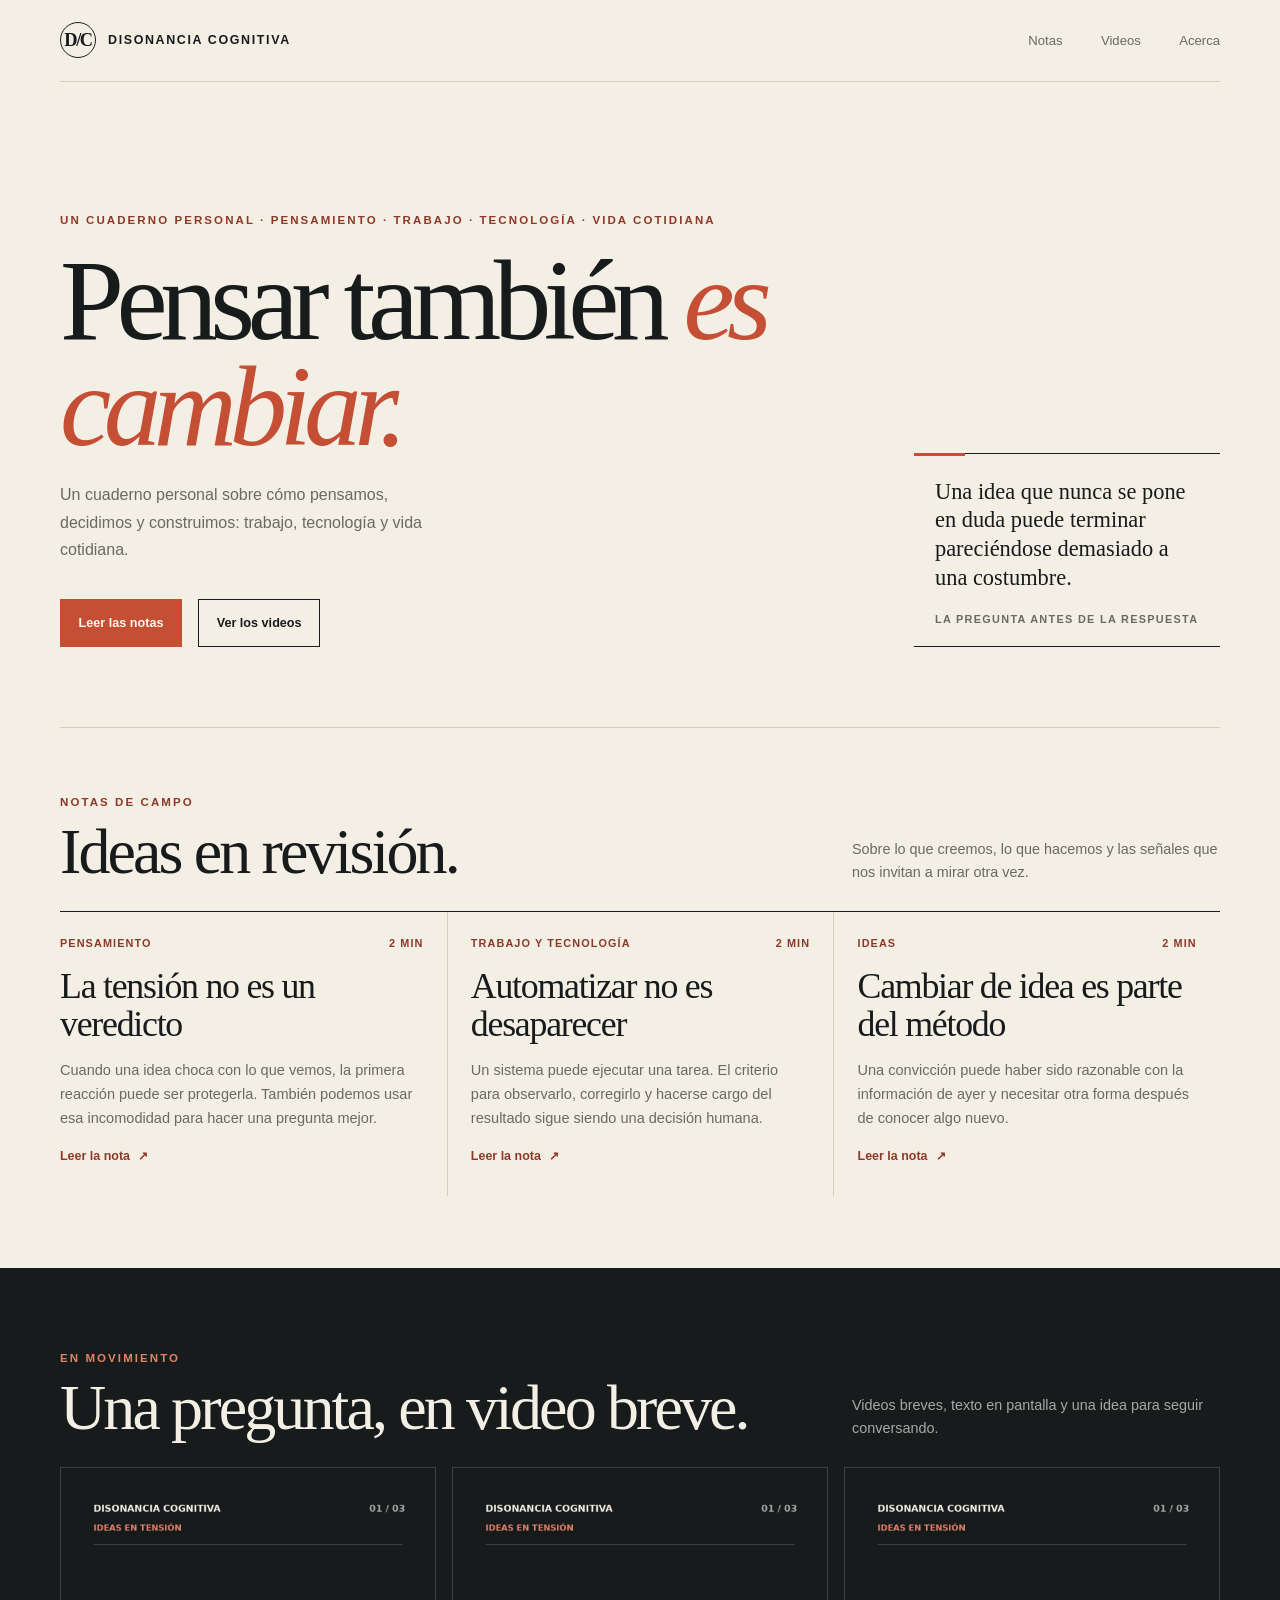
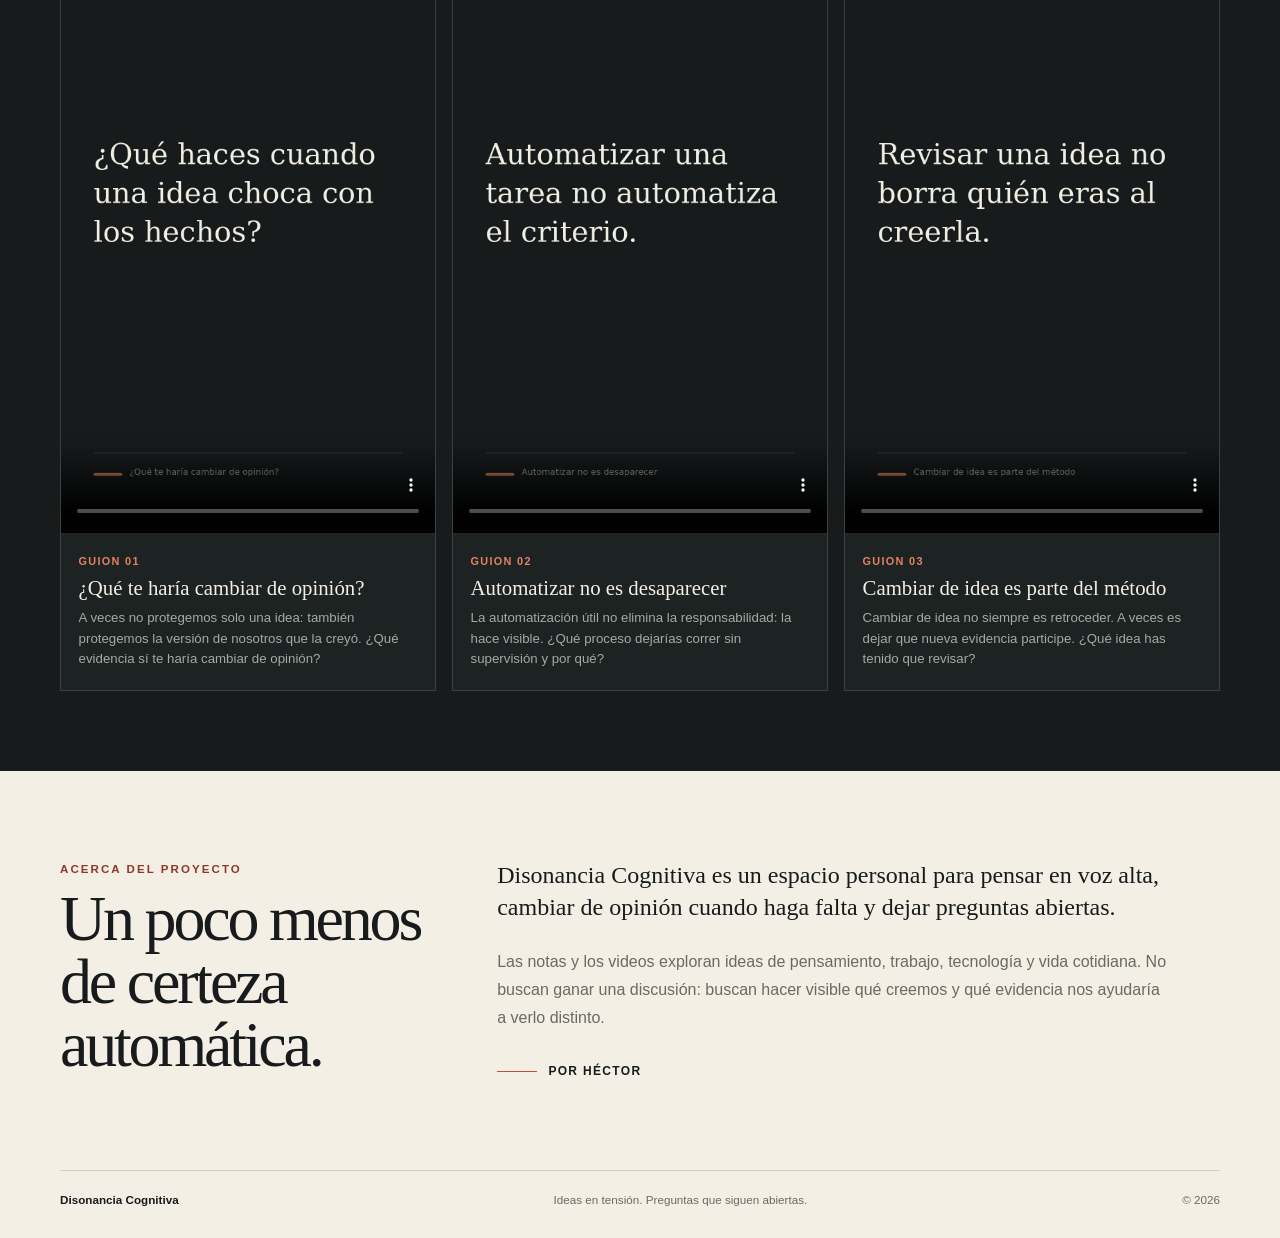
==== docs/index.html @ 1fb79d36 "feat: create Disonancia Cognitiva blog" ====
<!doctype html>
<html lang="es-MX">
<head>
  <meta charset="utf-8">
  <meta name="viewport" content="width=device-width, initial-scale=1">
  <meta name="theme-color" content="#f3efe5">
  <meta name="description" content="Un cuaderno personal sobre cómo pensamos, decidimos y construimos: trabajo, tecnología y vida cotidiana.">
  <link rel="canonical" href="https://hectoropenclaw.github.io/disonancia-cognitiva/">
  <link rel="alternate" type="application/rss+xml" title="Disonancia Cognitiva" href="feed.xml">
  <link rel="stylesheet" href="assets/styles.css">
  <meta property="og:type" content="website">
  <meta property="og:title" content="Disonancia Cognitiva — Ideas en tensión. Preguntas que siguen abiertas.">
  <meta property="og:description" content="Un cuaderno personal sobre cómo pensamos, decidimos y construimos: trabajo, tecnología y vida cotidiana.">
  <meta property="og:url" content="https://hectoropenclaw.github.io/disonancia-cognitiva/">
  <meta property="og:image" content="https://hectoropenclaw.github.io/disonancia-cognitiva/assets/og.png">
  <meta name="twitter:card" content="summary_large_image">
  <meta name="twitter:title" content="Disonancia Cognitiva — Ideas en tensión. Preguntas que siguen abiertas.">
  <meta name="twitter:description" content="Un cuaderno personal sobre cómo pensamos, decidimos y construimos: trabajo, tecnología y vida cotidiana.">
  <meta name="twitter:image" content="https://hectoropenclaw.github.io/disonancia-cognitiva/assets/og.png">
  <title>Disonancia Cognitiva — Ideas en tensión. Preguntas que siguen abiertas.</title>
</head>
<body>
  <a class="skip-link" href="#contenido">Saltar al contenido</a>
  <header class="shell topbar">
    <a class="brand" href="#inicio" aria-label="Disonancia Cognitiva, inicio">
      <span class="brand-mark" aria-hidden="true">D/C</span><span>Disonancia Cognitiva</span>
    </a>
    <nav class="nav" aria-label="Navegación principal">
      <a href="#notas">Notas</a><a href="#videos">Videos</a><a href="#acerca">Acerca</a>
    </nav>
  </header>
  <main id="contenido">
    <section class="shell hero" id="inicio">
      <div>
        <span class="kicker">Un cuaderno personal · Pensamiento · Trabajo · Tecnología · Vida cotidiana</span>
        <h1>Pensar también <em>es cambiar.</em></h1>
        <p class="hero-copy">Un cuaderno personal sobre cómo pensamos, decidimos y construimos: trabajo, tecnología y vida cotidiana.</p>
        <div class="hero-actions">
          <a class="button primary" href="#notas">Leer las notas</a>
          <a class="button" href="#videos">Ver los videos</a>
        </div>
      </div>
      <aside class="hero-note">
        <p>Una idea que nunca se pone en duda puede terminar pareciéndose demasiado a una costumbre.</p>
        <span>La pregunta antes de la respuesta</span>
      </aside>
    </section>

    <div class="shell rule"></div>
    <section class="shell" id="notas" aria-labelledby="notes-title">
      <div class="section-head">
        <div><span class="section-kicker">Notas de campo</span><h2 id="notes-title">Ideas en revisión.</h2></div>
        <p>Sobre lo que creemos, lo que hacemos y las señales que nos invitan a mirar otra vez.</p>
      </div>
      <div class="articles"><article class="article" id="la-tension-no-es-un-veredicto">
      <div class="article-meta"><span>Pensamiento</span><span>2 min</span></div>
      <h3>La tensión no es un veredicto</h3>
      <p class="excerpt">Cuando una idea choca con lo que vemos, la primera reacción puede ser protegerla. También podemos usar esa incomodidad para hacer una pregunta mejor.</p>
      <a class="read-link" href="posts/la-tension-no-es-un-veredicto.html">Leer la nota <span aria-hidden="true">↗</span></a>
    </article>
<article class="article" id="automatizar-no-es-desaparecer">
      <div class="article-meta"><span>Trabajo y tecnología</span><span>2 min</span></div>
      <h3>Automatizar no es desaparecer</h3>
      <p class="excerpt">Un sistema puede ejecutar una tarea. El criterio para observarlo, corregirlo y hacerse cargo del resultado sigue siendo una decisión humana.</p>
      <a class="read-link" href="posts/automatizar-no-es-desaparecer.html">Leer la nota <span aria-hidden="true">↗</span></a>
    </article>
<article class="article" id="cambiar-de-idea-es-parte-del-metodo">
      <div class="article-meta"><span>Ideas</span><span>2 min</span></div>
      <h3>Cambiar de idea es parte del método</h3>
      <p class="excerpt">Una convicción puede haber sido razonable con la información de ayer y necesitar otra forma después de conocer algo nuevo.</p>
      <a class="read-link" href="posts/cambiar-de-idea-es-parte-del-metodo.html">Leer la nota <span aria-hidden="true">↗</span></a>
    </article></div>
    </section>

    <section class="reels-band" id="videos" aria-labelledby="videos-title">
      <div class="shell">
        <div class="section-head">
          <div><span class="section-kicker">En movimiento</span><h2 id="videos-title">Una pregunta, en video breve.</h2></div>
          <p>Videos breves, texto en pantalla y una idea para seguir conversando.</p>
        </div>
        <div class="reel-grid"><article class="reel">
      <video controls playsinline preload="none" poster="reels/01-la-tension.jpg" aria-label="Video: ¿Qué te haría cambiar de opinión?">
        <source src="reels/01-la-tension.mp4" type="video/mp4">
        Tu navegador no puede reproducir este video.
      </video>
      <div class="reel-copy"><span>Guion 01</span><h3>¿Qué te haría cambiar de opinión?</h3>
      <p>A veces no protegemos solo una idea: también protegemos la versión de nosotros que la creyó. ¿Qué evidencia sí te haría cambiar de opinión?</p></div>
    </article>
<article class="reel">
      <video controls playsinline preload="none" poster="reels/02-automatizar.jpg" aria-label="Video: Automatizar no es desaparecer">
        <source src="reels/02-automatizar.mp4" type="video/mp4">
        Tu navegador no puede reproducir este video.
      </video>
      <div class="reel-copy"><span>Guion 02</span><h3>Automatizar no es desaparecer</h3>
      <p>La automatización útil no elimina la responsabilidad: la hace visible. ¿Qué proceso dejarías correr sin supervisión y por qué?</p></div>
    </article>
<article class="reel">
      <video controls playsinline preload="none" poster="reels/03-cambiar.jpg" aria-label="Video: Cambiar de idea es parte del método">
        <source src="reels/03-cambiar.mp4" type="video/mp4">
        Tu navegador no puede reproducir este video.
      </video>
      <div class="reel-copy"><span>Guion 03</span><h3>Cambiar de idea es parte del método</h3>
      <p>Cambiar de idea no siempre es retroceder. A veces es dejar que nueva evidencia participe. ¿Qué idea has tenido que revisar?</p></div>
    </article></div>
      </div>
    </section>

    <section class="shell about" id="acerca">
      <div><span class="section-kicker">Acerca del proyecto</span><h2>Un poco menos de certeza automática.</h2></div>
      <div class="about-copy">
        <p>Disonancia Cognitiva es un espacio personal para pensar en voz alta, cambiar de opinión cuando haga falta y dejar preguntas abiertas.</p>
        <p>Las notas y los videos exploran ideas de pensamiento, trabajo, tecnología y vida cotidiana. No buscan ganar una discusión: buscan hacer visible qué creemos y qué evidencia nos ayudaría a verlo distinto.</p>
        <span class="about-byline">Por Héctor</span>
      </div>
    </section>
  </main>
  <footer class="shell footer"><strong>Disonancia Cognitiva</strong><span>Ideas en tensión. Preguntas que siguen abiertas.</span><span>© 2026</span></footer>
</body>
</html>
---- docs/assets/styles.css ----
:root {
  color-scheme: light;
  --paper: #f3efe5;
  --paper-deep: #e8e1d4;
  --ink: #181b1c;
  --muted: #696a64;
  --line: #d5cdbd;
  --accent: #c54f35;
  --accent-deep: #8d3928;
  --dark: #171b1c;
  --dark-muted: #a6aaa3;
  --display: Georgia, "Times New Roman", serif;
  --body: "Helvetica Neue", Arial, sans-serif;
}
* { box-sizing: border-box; }
html { scroll-behavior: smooth; }
body { margin: 0; background: var(--paper); color: var(--ink); font-family: var(--body); }
a { color: inherit; }
a:focus-visible, button:focus-visible { outline: 3px solid var(--accent); outline-offset: 4px; }
.skip-link { position: absolute; top: -5rem; left: 1rem; z-index: 5; padding: .7rem 1rem; background: var(--paper); }
.skip-link:focus { top: 1rem; }
.shell { width: min(1160px, calc(100% - 3rem)); margin-inline: auto; }
.topbar { display: flex; align-items: center; justify-content: space-between; gap: 2rem; padding: 1.4rem 0; border-bottom: 1px solid var(--line); }
.brand { display: flex; align-items: center; gap: .75rem; text-decoration: none; font-size: .78rem; font-weight: 800; letter-spacing: .13em; text-transform: uppercase; }
.brand-mark { display: grid; width: 2.25rem; aspect-ratio: 1; place-items: center; border: 1px solid var(--ink); border-radius: 50%; font-family: var(--display); font-size: 1.15rem; letter-spacing: -.08em; }
.nav { display: flex; gap: clamp(1rem, 3vw, 2.4rem); font-size: .82rem; }
.nav a { text-decoration: none; color: var(--muted); }
.nav a:hover { color: var(--accent-deep); }
.hero { display: grid; grid-template-columns: minmax(0, 1.45fr) minmax(220px, .55fr); align-items: end; gap: 3rem; padding: clamp(4rem, 10vw, 8.5rem) 0 5rem; }
.kicker, .section-kicker { color: var(--accent-deep); font-size: .72rem; font-weight: 800; letter-spacing: .18em; text-transform: uppercase; }
.hero h1 { max-width: 850px; margin: 1.2rem 0 1.4rem; font: 400 clamp(3.5rem, 9vw, 7.7rem)/.92 var(--display); letter-spacing: -.065em; }
.hero h1 em { color: var(--accent); font-weight: 400; }
.hero-copy { max-width: 25rem; padding-bottom: .45rem; color: var(--muted); font-size: 1rem; line-height: 1.7; }
.hero-actions { display: flex; flex-wrap: wrap; align-items: center; gap: 1rem; margin-top: 1.8rem; }
.button { display: inline-flex; min-height: 3rem; align-items: center; justify-content: center; padding: .8rem 1.1rem; border: 1px solid var(--ink); text-decoration: none; font-size: .79rem; font-weight: 750; transition: background .18s, color .18s, transform .18s; }
.button:hover { transform: translateY(-2px); background: var(--ink); color: var(--paper); }
.button.primary { border-color: var(--accent); background: var(--accent); color: #fff9ef; }
.button.primary:hover { border-color: var(--accent-deep); background: var(--accent-deep); }
.hero-note { position: relative; padding: 1.5rem 1.3rem 1.3rem; border-top: 1px solid var(--ink); border-bottom: 1px solid var(--ink); }
.hero-note::before { position: absolute; top: -1px; left: 0; width: 3.2rem; border-top: 3px solid var(--accent); content: ""; }
.hero-note p { margin: 0; font: 1.4rem/1.28 var(--display); }
.hero-note span { display: block; margin-top: 1.3rem; color: var(--muted); font-size: .68rem; font-weight: 700; letter-spacing: .12em; text-transform: uppercase; }
.rule { height: 1px; background: var(--line); }
.section-head { display: flex; align-items: end; justify-content: space-between; gap: 2rem; padding: 4rem 0 1.7rem; }
.section-head h2 { margin: .65rem 0 0; font: 400 clamp(2.4rem, 5vw, 4rem)/1 var(--display); letter-spacing: -.045em; }
.section-head p { max-width: 23rem; margin: 0; color: var(--muted); font-size: .9rem; line-height: 1.6; }
.articles { display: grid; grid-template-columns: repeat(3, minmax(0, 1fr)); border-top: 1px solid var(--ink); }
.article { padding: 1.55rem 1.45rem 2rem 0; }
.article + .article { padding-left: 1.45rem; border-left: 1px solid var(--line); }
.article-meta { display: flex; justify-content: space-between; gap: .8rem; color: var(--accent-deep); font-size: .68rem; font-weight: 800; letter-spacing: .1em; text-transform: uppercase; }
.article h3 { margin: 1.2rem 0 .8rem; font: 400 clamp(1.65rem, 2.8vw, 2.35rem)/1.05 var(--display); letter-spacing: -.035em; }
.article .excerpt { color: var(--muted); font-size: .91rem; line-height: 1.65; }
.article details { margin-top: 1.1rem; }
.article summary { color: var(--accent-deep); cursor: pointer; font-size: .78rem; font-weight: 800; }
.article-body { padding-top: .5rem; font: 1rem/1.75 var(--display); }
.article-body p { margin: .9rem 0; }
.reels-band { margin-top: 4.5rem; padding: 1rem 0 5rem; background: var(--dark); color: var(--paper); }
.reels-band .section-head { align-items: end; }
.reels-band .section-kicker { color: #e38366; }
.reels-band .section-head p { color: var(--dark-muted); }
.reel-grid { display: grid; grid-template-columns: repeat(3, minmax(0, 1fr)); gap: 1rem; }
.reel { overflow: hidden; border: 1px solid #3b4140; background: #1d2222; }
.reel video { display: block; width: 100%; aspect-ratio: 9/16; object-fit: cover; background: #101314; }
.reel-copy { padding: 1.1rem 1.1rem 1.25rem; }
.reel-copy span { color: #e38366; font-size: .68rem; font-weight: 800; letter-spacing: .12em; text-transform: uppercase; }
.reel-copy h3 { margin: .55rem 0 .5rem; font: 1.3rem/1.1 var(--display); }
.reel-copy p { margin: 0; color: var(--dark-muted); font-size: .83rem; line-height: 1.55; }
.about { display: grid; grid-template-columns: .7fr 1.3fr; gap: 3rem; padding: 5.5rem 0; }
.about h2 { margin: .7rem 0 0; font: 400 clamp(2.4rem, 5vw, 4.5rem)/.98 var(--display); letter-spacing: -.05em; }
.about-copy { max-width: 42rem; color: var(--muted); font-size: 1rem; line-height: 1.75; }
.about-copy p:first-child { margin-top: 0; color: var(--ink); font: 1.5rem/1.35 var(--display); }
.about-byline { display: inline-flex; align-items: center; gap: .7rem; margin-top: .8rem; color: var(--ink); font-size: .75rem; font-weight: 800; letter-spacing: .11em; text-transform: uppercase; }
.about-byline::before { width: 2.5rem; height: 1px; background: var(--accent); content: ""; }
.footer { display: flex; justify-content: space-between; gap: 2rem; padding: 1.4rem 0 2rem; border-top: 1px solid var(--line); color: var(--muted); font-size: .73rem; }
.footer strong { color: var(--ink); }
@media (max-width: 760px) {
  .shell { width: min(100% - 2rem, 620px); }
  .topbar { align-items: flex-start; }
  .nav { gap: 1rem; font-size: .75rem; }
  .hero { grid-template-columns: 1fr; gap: 2rem; padding: 4.5rem 0 3.5rem; }
  .hero h1 { max-width: 620px; font-size: clamp(3.6rem, 16vw, 6.4rem); }
  .hero-note { max-width: 26rem; }
  .section-head { align-items: flex-start; flex-direction: column; gap: .8rem; padding-top: 3rem; }
  .articles { grid-template-columns: 1fr; }
  .article, .article + .article { padding: 1.4rem 0 1.8rem; border-left: 0; }
  .article + .article { border-top: 1px solid var(--line); }
  .article h3 { max-width: 28rem; font-size: 2rem; }
  .reel-grid { grid-template-columns: 1fr; }
  .reel { display: grid; grid-template-columns: minmax(115px, .45fr) 1fr; align-items: center; }
  .reel video { max-height: 275px; }
  .about { grid-template-columns: 1fr; gap: 1.2rem; padding: 4rem 0; }
  .about h2 { max-width: 25rem; }
}
@media (max-width: 440px) {
  .shell { width: calc(100% - 1.4rem); }
  .brand { font-size: .65rem; gap: .5rem; letter-spacing: .08em; }
  .brand-mark { width: 2rem; }
  .nav { gap: .7rem; }
  .nav a { font-size: .68rem; }
  .footer { flex-direction: column; gap: .5rem; }
}
@media (prefers-reduced-motion: reduce) {
  html { scroll-behavior: auto; }
  *, *::before, *::after { transition-duration: .01ms !important; }
}
.read-link { display: inline-flex; gap: .5rem; align-items: center; margin-top: .2rem; color: var(--accent-deep); font-size: .78rem; font-weight: 800; text-decoration: none; }
.read-link:hover { text-decoration: underline; text-underline-offset: .2em; }
.post-layout { max-width: 790px; padding-top: 2rem; padding-bottom: 5rem; }
.post-back { display: inline-block; margin: 1rem 0 3.5rem; color: var(--muted); font-size: .8rem; text-decoration: none; }
.post-back:hover { color: var(--accent-deep); }
.post { padding-bottom: 3.5rem; }
.post h1 { margin: 1.2rem 0 1.2rem; font: 400 clamp(3rem, 8vw, 6.7rem)/.96 var(--display); letter-spacing: -.055em; }
.post-excerpt { max-width: 690px; margin: 0; color: var(--muted); font: 1.35rem/1.5 var(--display); }
.post-byline { margin: 1.8rem 0 2.5rem; padding-top: 1rem; border-top: 1px solid var(--line); color: var(--accent-deep); font-size: .72rem; font-weight: 800; letter-spacing: .12em; text-transform: uppercase; }
.post-body { color: #303231; font: 1.25rem/1.8 var(--display); }
.post-body p { margin: 0 0 1.35rem; }
.post-end { display: flex; flex-wrap: wrap; justify-content: space-between; gap: 1rem; padding-top: 1.3rem; border-top: 1px solid var(--line); font-size: .8rem; }
.post-end span { color: var(--muted); font-weight: 800; letter-spacing: .08em; text-transform: uppercase; }
.post-end a { color: var(--accent-deep); font-weight: 750; text-decoration: none; }
.post-end a:hover { text-decoration: underline; }
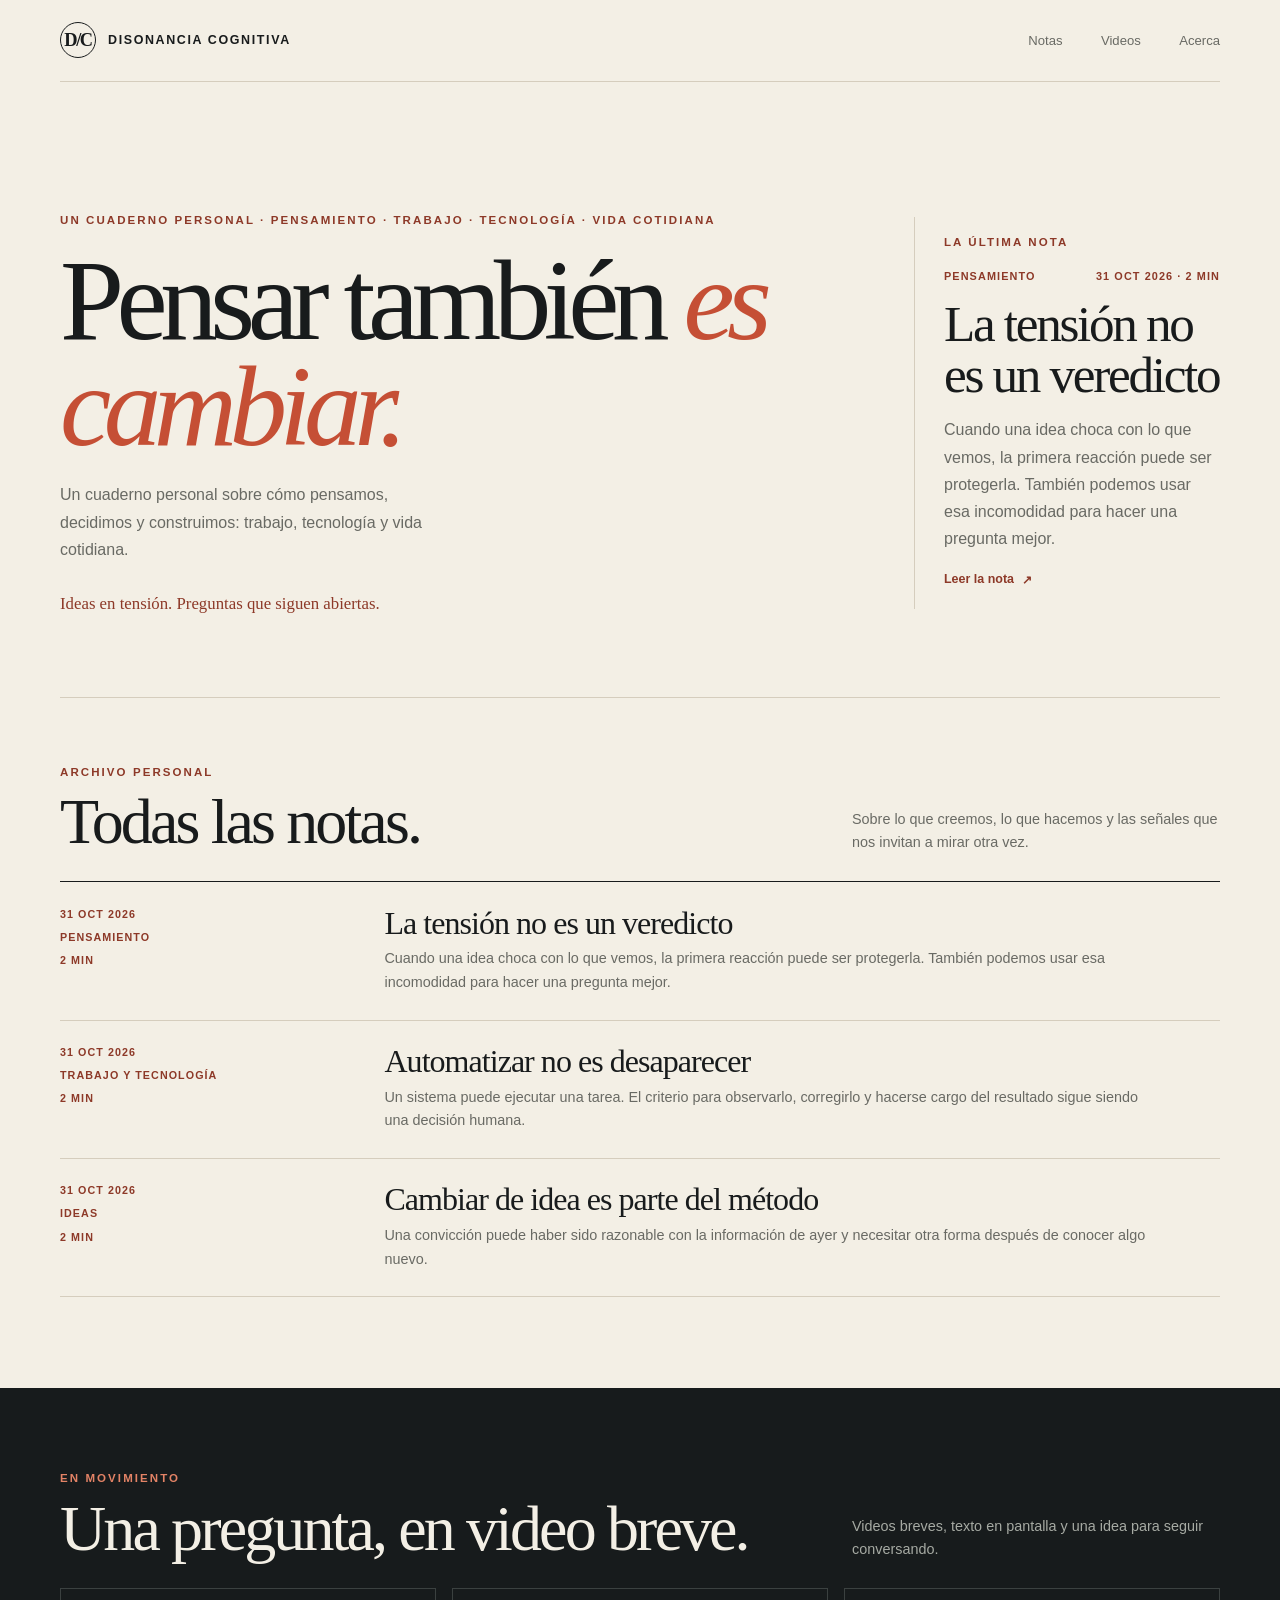
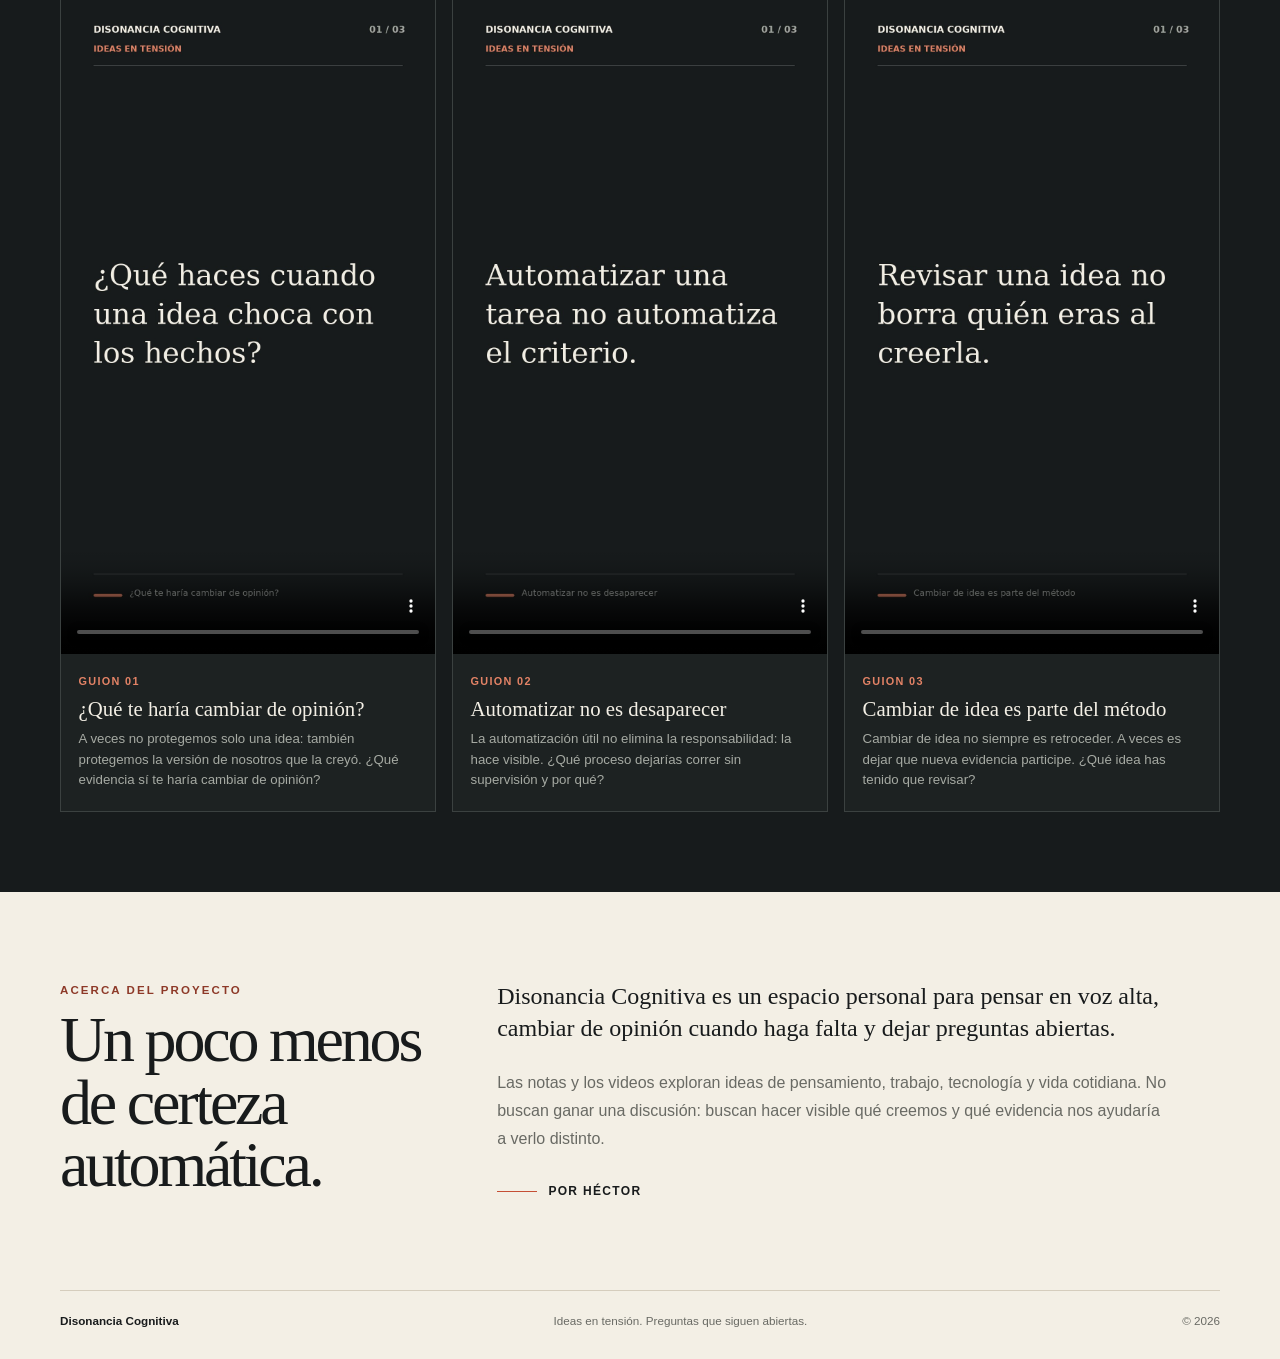
==== commit a86dc15c: "feat: adopt proven editorial blog format" ====
--- a/docs/index.html
+++ b/docs/index.html
@@ -35,40 +35,37 @@
         <span class="kicker">Un cuaderno personal · Pensamiento · Trabajo · Tecnología · Vida cotidiana</span>
         <h1>Pensar también <em>es cambiar.</em></h1>
         <p class="hero-copy">Un cuaderno personal sobre cómo pensamos, decidimos y construimos: trabajo, tecnología y vida cotidiana.</p>
-        <div class="hero-actions">
-          <a class="button primary" href="#notas">Leer las notas</a>
-          <a class="button" href="#videos">Ver los videos</a>
-        </div>
+        <p class="hero-tagline">Ideas en tensión. Preguntas que siguen abiertas.</p>
       </div>
-      <aside class="hero-note">
-        <p>Una idea que nunca se pone en duda puede terminar pareciéndose demasiado a una costumbre.</p>
-        <span>La pregunta antes de la respuesta</span>
-      </aside>
+      <article class="featured-post" aria-labelledby="latest-title">
+        <span class="section-kicker">La última nota</span>
+        <div class="article-meta"><span>Pensamiento</span><span>31 oct 2026 · 2 min</span></div>
+        <h2 id="latest-title"><a href="posts/la-tension-no-es-un-veredicto.html">La tensión no es un veredicto</a></h2>
+        <p class="excerpt">Cuando una idea choca con lo que vemos, la primera reacción puede ser protegerla. También podemos usar esa incomodidad para hacer una pregunta mejor.</p>
+        <a class="read-link" href="posts/la-tension-no-es-un-veredicto.html">Leer la nota <span aria-hidden="true">↗</span></a>
+      </article>
     </section>
 
     <div class="shell rule"></div>
-    <section class="shell" id="notas" aria-labelledby="notes-title">
+    <section class="shell archive-section" id="notas" aria-labelledby="notes-title">
       <div class="section-head">
-        <div><span class="section-kicker">Notas de campo</span><h2 id="notes-title">Ideas en revisión.</h2></div>
+        <div><span class="section-kicker">Archivo personal</span><h2 id="notes-title">Todas las notas.</h2></div>
         <p>Sobre lo que creemos, lo que hacemos y las señales que nos invitan a mirar otra vez.</p>
       </div>
-      <div class="articles"><article class="article" id="la-tension-no-es-un-veredicto">
-      <div class="article-meta"><span>Pensamiento</span><span>2 min</span></div>
-      <h3>La tensión no es un veredicto</h3>
-      <p class="excerpt">Cuando una idea choca con lo que vemos, la primera reacción puede ser protegerla. También podemos usar esa incomodidad para hacer una pregunta mejor.</p>
-      <a class="read-link" href="posts/la-tension-no-es-un-veredicto.html">Leer la nota <span aria-hidden="true">↗</span></a>
+      <div class="archive-list"><article class="archive-item" id="la-tension-no-es-un-veredicto">
+      <div class="archive-meta"><span>31 oct 2026</span><span>Pensamiento</span><span>2 min</span></div>
+      <div class="archive-copy"><h3><a href="posts/la-tension-no-es-un-veredicto.html">La tensión no es un veredicto</a></h3>
+      <p class="excerpt">Cuando una idea choca con lo que vemos, la primera reacción puede ser protegerla. También podemos usar esa incomodidad para hacer una pregunta mejor.</p></div>
     </article>
-<article class="article" id="automatizar-no-es-desaparecer">
-      <div class="article-meta"><span>Trabajo y tecnología</span><span>2 min</span></div>
-      <h3>Automatizar no es desaparecer</h3>
-      <p class="excerpt">Un sistema puede ejecutar una tarea. El criterio para observarlo, corregirlo y hacerse cargo del resultado sigue siendo una decisión humana.</p>
-      <a class="read-link" href="posts/automatizar-no-es-desaparecer.html">Leer la nota <span aria-hidden="true">↗</span></a>
+<article class="archive-item" id="automatizar-no-es-desaparecer">
+      <div class="archive-meta"><span>31 oct 2026</span><span>Trabajo y tecnología</span><span>2 min</span></div>
+      <div class="archive-copy"><h3><a href="posts/automatizar-no-es-desaparecer.html">Automatizar no es desaparecer</a></h3>
+      <p class="excerpt">Un sistema puede ejecutar una tarea. El criterio para observarlo, corregirlo y hacerse cargo del resultado sigue siendo una decisión humana.</p></div>
     </article>
-<article class="article" id="cambiar-de-idea-es-parte-del-metodo">
-      <div class="article-meta"><span>Ideas</span><span>2 min</span></div>
-      <h3>Cambiar de idea es parte del método</h3>
-      <p class="excerpt">Una convicción puede haber sido razonable con la información de ayer y necesitar otra forma después de conocer algo nuevo.</p>
-      <a class="read-link" href="posts/cambiar-de-idea-es-parte-del-metodo.html">Leer la nota <span aria-hidden="true">↗</span></a>
+<article class="archive-item" id="cambiar-de-idea-es-parte-del-metodo">
+      <div class="archive-meta"><span>31 oct 2026</span><span>Ideas</span><span>2 min</span></div>
+      <div class="archive-copy"><h3><a href="posts/cambiar-de-idea-es-parte-del-metodo.html">Cambiar de idea es parte del método</a></h3>
+      <p class="excerpt">Una convicción puede haber sido razonable con la información de ayer y necesitar otra forma después de conocer algo nuevo.</p></div>
     </article></div>
     </section>
 
--- a/docs/assets/styles.css
+++ b/docs/assets/styles.css
@@ -31,29 +31,26 @@
 .hero h1 { max-width: 850px; margin: 1.2rem 0 1.4rem; font: 400 clamp(3.5rem, 9vw, 7.7rem)/.92 var(--display); letter-spacing: -.065em; }
 .hero h1 em { color: var(--accent); font-weight: 400; }
 .hero-copy { max-width: 25rem; padding-bottom: .45rem; color: var(--muted); font-size: 1rem; line-height: 1.7; }
-.hero-actions { display: flex; flex-wrap: wrap; align-items: center; gap: 1rem; margin-top: 1.8rem; }
-.button { display: inline-flex; min-height: 3rem; align-items: center; justify-content: center; padding: .8rem 1.1rem; border: 1px solid var(--ink); text-decoration: none; font-size: .79rem; font-weight: 750; transition: background .18s, color .18s, transform .18s; }
-.button:hover { transform: translateY(-2px); background: var(--ink); color: var(--paper); }
-.button.primary { border-color: var(--accent); background: var(--accent); color: #fff9ef; }
-.button.primary:hover { border-color: var(--accent-deep); background: var(--accent-deep); }
-.hero-note { position: relative; padding: 1.5rem 1.3rem 1.3rem; border-top: 1px solid var(--ink); border-bottom: 1px solid var(--ink); }
-.hero-note::before { position: absolute; top: -1px; left: 0; width: 3.2rem; border-top: 3px solid var(--accent); content: ""; }
-.hero-note p { margin: 0; font: 1.4rem/1.28 var(--display); }
-.hero-note span { display: block; margin-top: 1.3rem; color: var(--muted); font-size: .68rem; font-weight: 700; letter-spacing: .12em; text-transform: uppercase; }
+.hero-tagline { margin: 1.4rem 0 0; color: var(--accent-deep); font: 1.05rem/1.45 var(--display); }
+.featured-post { align-self: center; padding: 1.2rem 0 1.4rem 1.8rem; border-left: 1px solid var(--line); }
+.featured-post .section-kicker { display: block; margin-bottom: 1.35rem; }
+.featured-post h2 { margin: 1rem 0 .8rem; font: 400 clamp(2rem, 4vw, 3.5rem)/1 var(--display); letter-spacing: -.045em; }
+.featured-post h2 a { text-decoration: none; }
+.featured-post h2 a:hover { color: var(--accent-deep); }
+.featured-post .excerpt { max-width: 38rem; color: var(--muted); font-size: 1rem; line-height: 1.7; }
 .rule { height: 1px; background: var(--line); }
 .section-head { display: flex; align-items: end; justify-content: space-between; gap: 2rem; padding: 4rem 0 1.7rem; }
 .section-head h2 { margin: .65rem 0 0; font: 400 clamp(2.4rem, 5vw, 4rem)/1 var(--display); letter-spacing: -.045em; }
 .section-head p { max-width: 23rem; margin: 0; color: var(--muted); font-size: .9rem; line-height: 1.6; }
-.articles { display: grid; grid-template-columns: repeat(3, minmax(0, 1fr)); border-top: 1px solid var(--ink); }
-.article { padding: 1.55rem 1.45rem 2rem 0; }
-.article + .article { padding-left: 1.45rem; border-left: 1px solid var(--line); }
 .article-meta { display: flex; justify-content: space-between; gap: .8rem; color: var(--accent-deep); font-size: .68rem; font-weight: 800; letter-spacing: .1em; text-transform: uppercase; }
-.article h3 { margin: 1.2rem 0 .8rem; font: 400 clamp(1.65rem, 2.8vw, 2.35rem)/1.05 var(--display); letter-spacing: -.035em; }
-.article .excerpt { color: var(--muted); font-size: .91rem; line-height: 1.65; }
-.article details { margin-top: 1.1rem; }
-.article summary { color: var(--accent-deep); cursor: pointer; font-size: .78rem; font-weight: 800; }
-.article-body { padding-top: .5rem; font: 1rem/1.75 var(--display); }
-.article-body p { margin: .9rem 0; }
+.archive-section { padding-bottom: 1.2rem; }
+.archive-list { border-top: 1px solid var(--ink); }
+.archive-item { display: grid; grid-template-columns: minmax(9rem, .35fr) minmax(0, 1fr); gap: 2rem; padding: 1.45rem 0 1.55rem; border-bottom: 1px solid var(--line); }
+.archive-meta { display: flex; flex-direction: column; gap: .45rem; color: var(--accent-deep); font-size: .67rem; font-weight: 800; letter-spacing: .1em; line-height: 1.5; text-transform: uppercase; }
+.archive-copy h3 { margin: 0 0 .45rem; font: 400 clamp(1.45rem, 2.5vw, 2.15rem)/1.08 var(--display); letter-spacing: -.03em; }
+.archive-copy h3 a { text-decoration: none; }
+.archive-copy h3 a:hover { color: var(--accent-deep); }
+.archive-copy .excerpt { max-width: 48rem; margin: 0; color: var(--muted); font-size: .9rem; line-height: 1.65; }
 .reels-band { margin-top: 4.5rem; padding: 1rem 0 5rem; background: var(--dark); color: var(--paper); }
 .reels-band .section-head { align-items: end; }
 .reels-band .section-kicker { color: #e38366; }
@@ -79,17 +76,16 @@
   .nav { gap: 1rem; font-size: .75rem; }
   .hero { grid-template-columns: 1fr; gap: 2rem; padding: 4.5rem 0 3.5rem; }
   .hero h1 { max-width: 620px; font-size: clamp(3.6rem, 16vw, 6.4rem); }
-  .hero-note { max-width: 26rem; }
   .section-head { align-items: flex-start; flex-direction: column; gap: .8rem; padding-top: 3rem; }
-  .articles { grid-template-columns: 1fr; }
-  .article, .article + .article { padding: 1.4rem 0 1.8rem; border-left: 0; }
-  .article + .article { border-top: 1px solid var(--line); }
-  .article h3 { max-width: 28rem; font-size: 2rem; }
+  .archive-item { grid-template-columns: 1fr; gap: .75rem; }
+  .archive-meta { flex-direction: row; flex-wrap: wrap; }
   .reel-grid { grid-template-columns: 1fr; }
   .reel { display: grid; grid-template-columns: minmax(115px, .45fr) 1fr; align-items: center; }
   .reel video { max-height: 275px; }
   .about { grid-template-columns: 1fr; gap: 1.2rem; padding: 4rem 0; }
   .about h2 { max-width: 25rem; }
+  .featured-post { padding-left: 1rem; }
+  .related-list { grid-template-columns: 1fr; }
 }
 @media (max-width: 440px) {
   .shell { width: calc(100% - 1.4rem); }
@@ -118,3 +114,10 @@
 .post-end span { color: var(--muted); font-weight: 800; letter-spacing: .08em; text-transform: uppercase; }
 .post-end a { color: var(--accent-deep); font-weight: 750; text-decoration: none; }
 .post-end a:hover { text-decoration: underline; }
+.more-reading { padding: 1.4rem 0 2rem; border-top: 1px solid var(--line); }
+.more-reading h2 { margin: 0 0 1rem; font: 400 1.8rem/1.1 var(--display); }
+.related-list { display: grid; grid-template-columns: repeat(2, minmax(0, 1fr)); gap: 1rem; }
+.related-item { display: flex; flex-direction: column; gap: .55rem; padding: 1rem; border: 1px solid var(--line); text-decoration: none; }
+.related-item span { color: var(--accent-deep); font-size: .66rem; font-weight: 800; letter-spacing: .1em; text-transform: uppercase; }
+.related-item strong { font: 400 1.25rem/1.2 var(--display); }
+.related-item:hover { border-color: var(--accent); }
